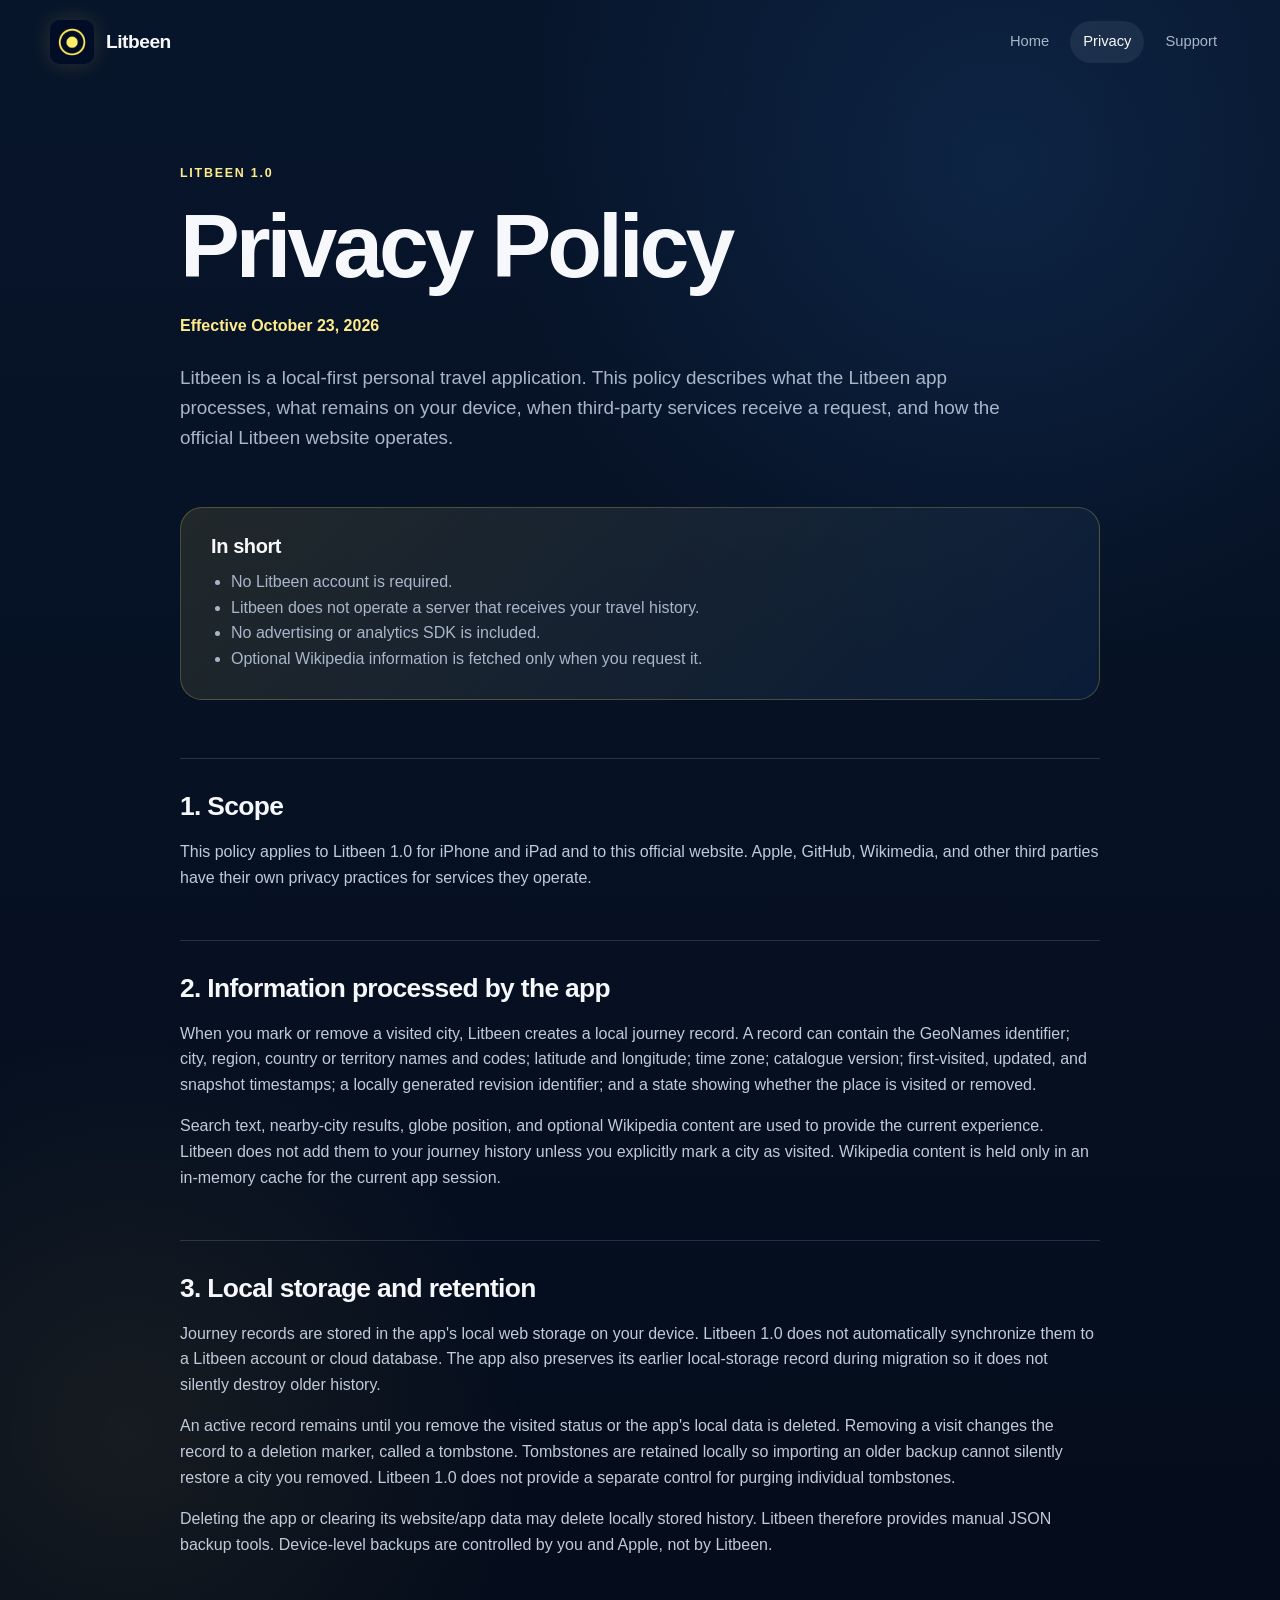
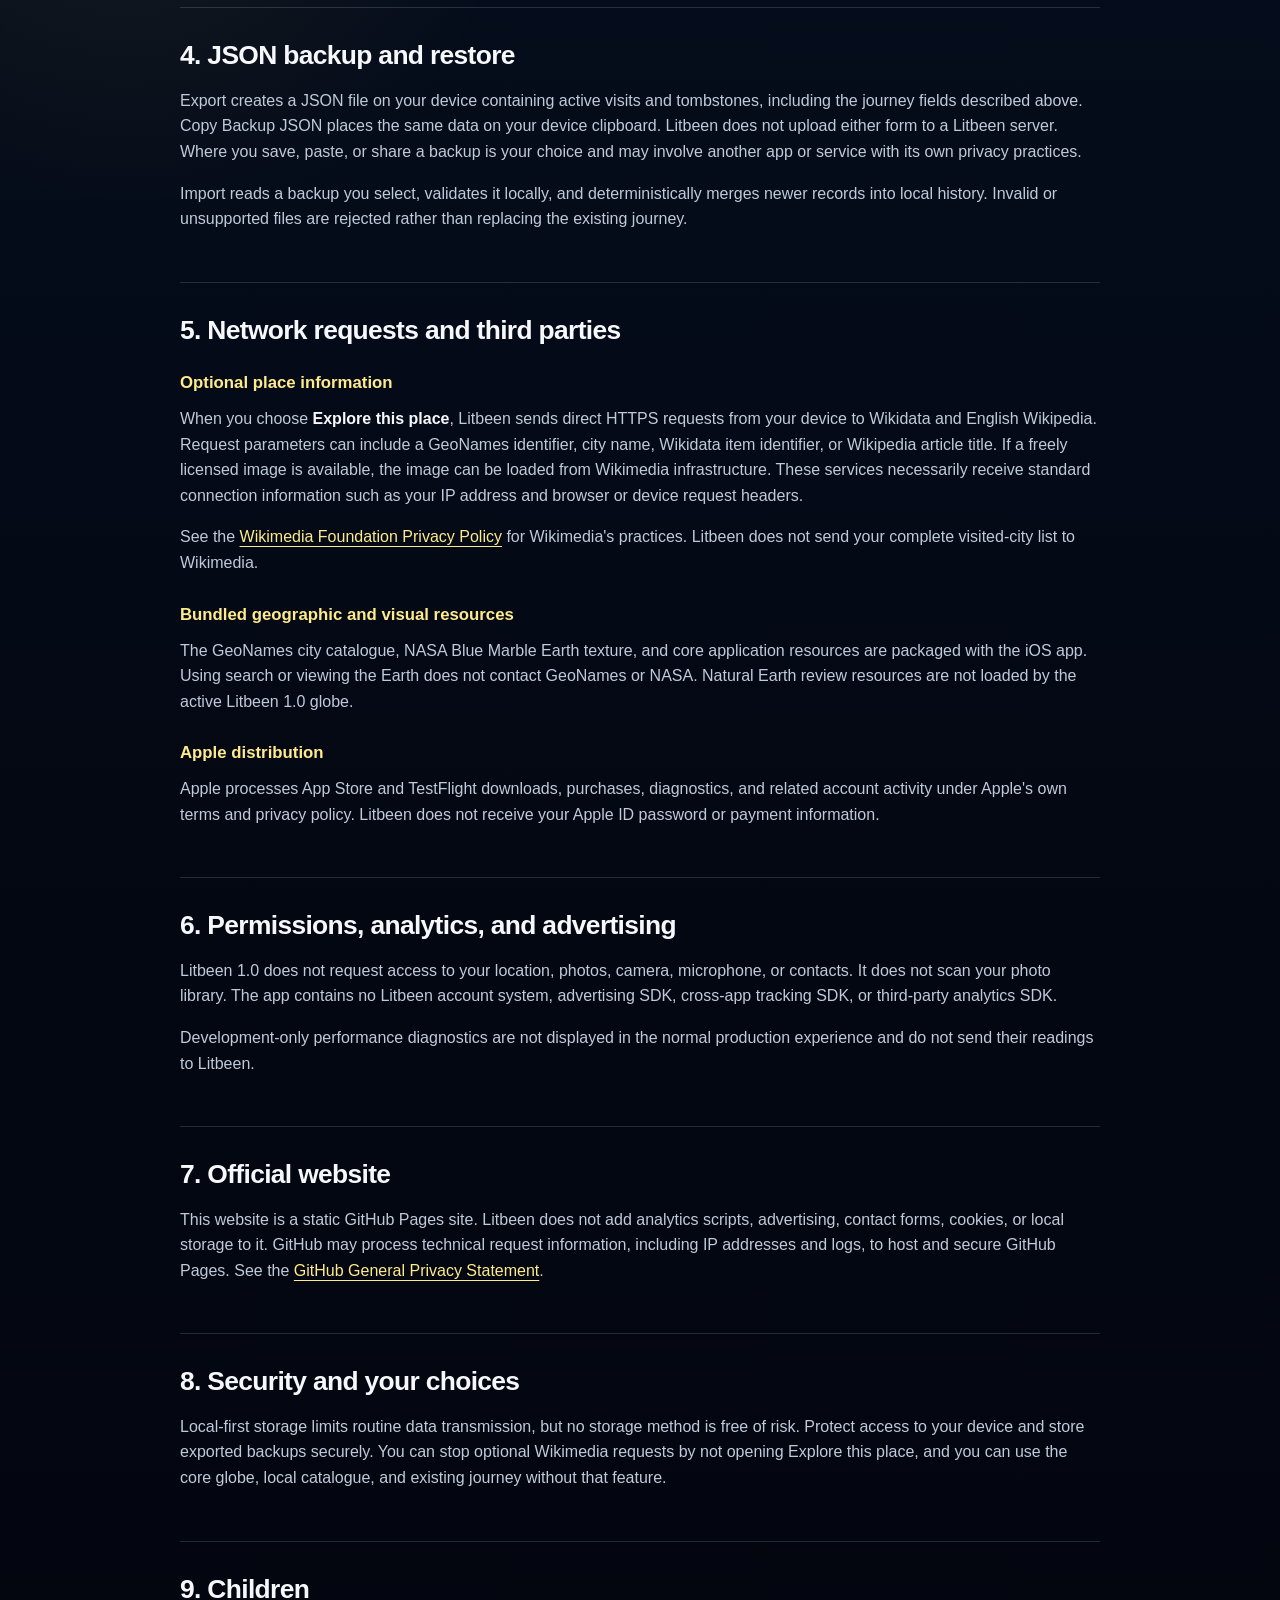
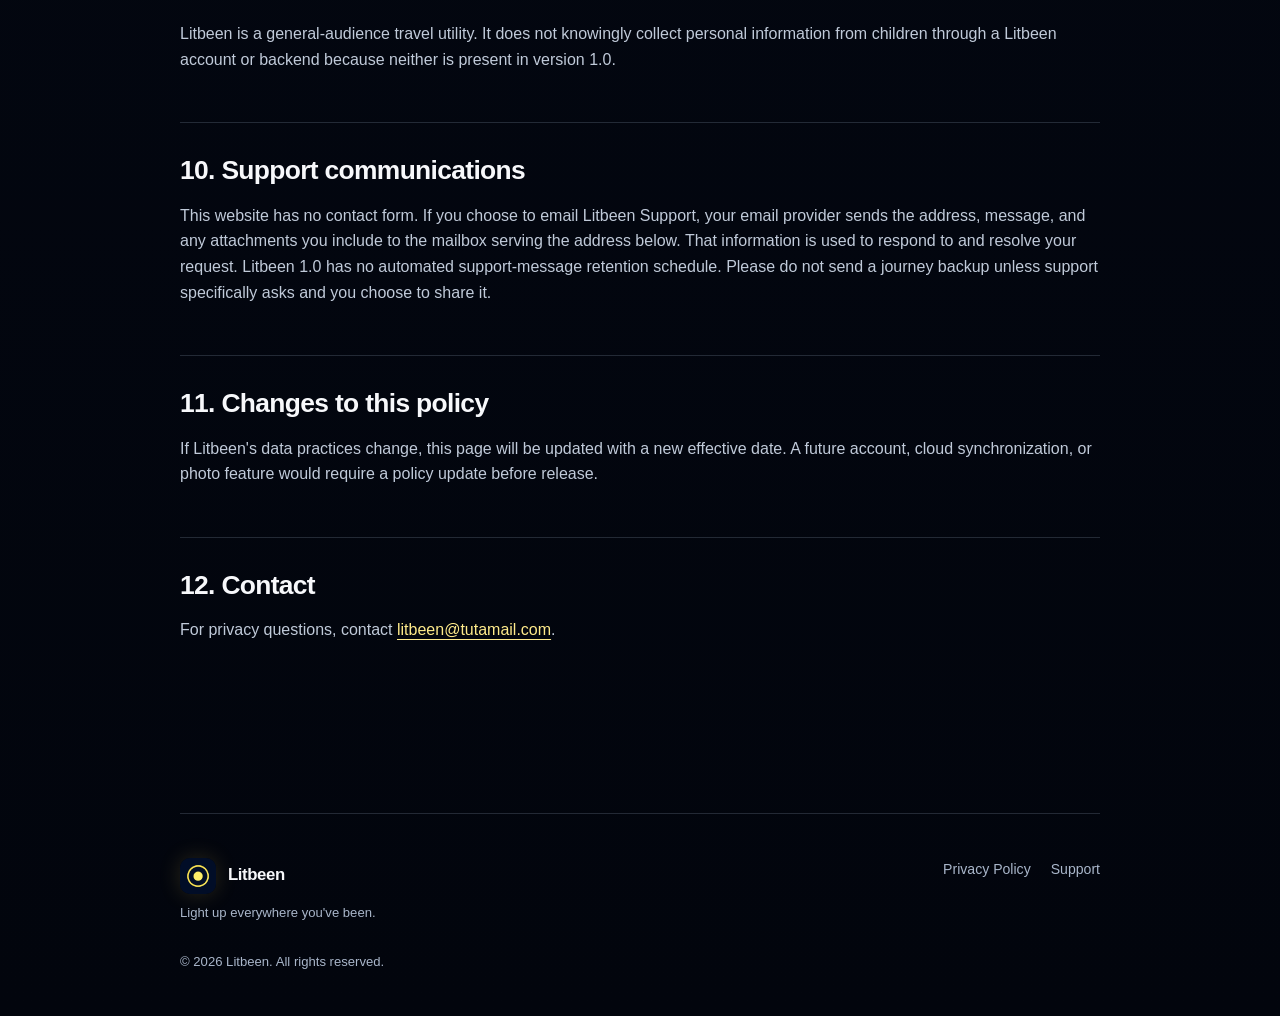
==== privacy/index.html @ a9dce3a8 "Publish audited Litbeen privacy policy" ====
<!doctype html>
<html lang="en">
  <head>
    <meta charset="utf-8" />
    <meta name="viewport" content="width=device-width, initial-scale=1, viewport-fit=cover" />
    <meta name="theme-color" content="#07152B" />
    <meta
      name="description"
      content="Litbeen Privacy Policy: how the app handles local travel history, backups, optional Wikimedia requests, and website access."
    />
    <link rel="icon" type="image/png" sizes="32x32" href="../assets/favicon-32x32.png" />
    <link rel="apple-touch-icon" sizes="180x180" href="../assets/apple-touch-icon.png" />
    <link rel="stylesheet" href="../assets/styles.css" />
    <title>Privacy Policy — Litbeen</title>
  </head>
  <body>
    <a class="skip-link" href="#main">Skip to content</a>
    <div class="page-shell">
      <header class="site-header" aria-label="Primary navigation">
        <a class="brand" href="../" aria-label="Litbeen home">
          <img src="../assets/litbeen-icon.png" alt="" width="44" height="44" />
          <span>Litbeen</span>
        </a>
        <nav class="site-nav" aria-label="Website">
          <a href="../">Home</a>
          <a aria-current="page" href="./">Privacy</a>
          <a href="../support/">Support</a>
        </nav>
      </header>

      <main id="main" class="legal-layout">
        <header class="legal-hero">
          <p class="eyebrow">Litbeen 1.0</p>
          <h1>Privacy Policy</h1>
          <p class="legal-updated">Effective October 23, 2026</p>
          <p class="legal-intro">
            Litbeen is a local-first personal travel application. This policy describes what the
            Litbeen app processes, what remains on your device, when third-party services receive a
            request, and how the official Litbeen website operates.
          </p>
        </header>

        <aside class="legal-summary" aria-label="Privacy summary">
          <h2>In short</h2>
          <ul>
            <li>No Litbeen account is required.</li>
            <li>Litbeen does not operate a server that receives your travel history.</li>
            <li>No advertising or analytics SDK is included.</li>
            <li>Optional Wikipedia information is fetched only when you request it.</li>
          </ul>
        </aside>

        <article class="legal-content">
          <section>
            <h2>1. Scope</h2>
            <p>
              This policy applies to Litbeen 1.0 for iPhone and iPad and to this official website.
              Apple, GitHub, Wikimedia, and other third parties have their own privacy practices for
              services they operate.
            </p>
          </section>

          <section>
            <h2>2. Information processed by the app</h2>
            <p>
              When you mark or remove a visited city, Litbeen creates a local journey record. A
              record can contain the GeoNames identifier; city, region, country or territory names
              and codes; latitude and longitude; time zone; catalogue version; first-visited,
              updated, and snapshot timestamps; a locally generated revision identifier; and a
              state showing whether the place is visited or removed.
            </p>
            <p>
              Search text, nearby-city results, globe position, and optional Wikipedia content are
              used to provide the current experience. Litbeen does not add them to your journey
              history unless you explicitly mark a city as visited. Wikipedia content is held only
              in an in-memory cache for the current app session.
            </p>
          </section>

          <section>
            <h2>3. Local storage and retention</h2>
            <p>
              Journey records are stored in the app's local web storage on your device. Litbeen 1.0
              does not automatically synchronize them to a Litbeen account or cloud database. The
              app also preserves its earlier local-storage record during migration so it does not
              silently destroy older history.
            </p>
            <p>
              An active record remains until you remove the visited status or the app's local data
              is deleted. Removing a visit changes the record to a deletion marker, called a
              tombstone. Tombstones are retained locally so importing an older backup cannot
              silently restore a city you removed. Litbeen 1.0 does not provide a separate control
              for purging individual tombstones.
            </p>
            <p>
              Deleting the app or clearing its website/app data may delete locally stored history.
              Litbeen therefore provides manual JSON backup tools. Device-level backups are
              controlled by you and Apple, not by Litbeen.
            </p>
          </section>

          <section>
            <h2>4. JSON backup and restore</h2>
            <p>
              Export creates a JSON file on your device containing active visits and tombstones,
              including the journey fields described above. Copy Backup JSON places the same data
              on your device clipboard. Litbeen does not upload either form to a Litbeen server.
              Where you save, paste, or share a backup is your choice and may involve another app or
              service with its own privacy practices.
            </p>
            <p>
              Import reads a backup you select, validates it locally, and deterministically merges
              newer records into local history. Invalid or unsupported files are rejected rather
              than replacing the existing journey.
            </p>
          </section>

          <section>
            <h2>5. Network requests and third parties</h2>
            <h3>Optional place information</h3>
            <p>
              When you choose <strong>Explore this place</strong>, Litbeen sends direct HTTPS
              requests from your device to Wikidata and English Wikipedia. Request parameters can
              include a GeoNames identifier, city name, Wikidata item identifier, or Wikipedia
              article title. If a freely licensed image is available, the image can be loaded from
              Wikimedia infrastructure. These services necessarily receive standard connection
              information such as your IP address and browser or device request headers.
            </p>
            <p>
              See the
              <a href="https://foundation.wikimedia.org/wiki/Policy:Privacy_policy">Wikimedia Foundation Privacy Policy</a>
              for Wikimedia's practices. Litbeen does not send your complete visited-city list to
              Wikimedia.
            </p>
            <h3>Bundled geographic and visual resources</h3>
            <p>
              The GeoNames city catalogue, NASA Blue Marble Earth texture, and core application
              resources are packaged with the iOS app. Using search or viewing the Earth does not
              contact GeoNames or NASA. Natural Earth review resources are not loaded by the active
              Litbeen 1.0 globe.
            </p>
            <h3>Apple distribution</h3>
            <p>
              Apple processes App Store and TestFlight downloads, purchases, diagnostics, and
              related account activity under Apple's own terms and privacy policy. Litbeen does not
              receive your Apple ID password or payment information.
            </p>
          </section>

          <section>
            <h2>6. Permissions, analytics, and advertising</h2>
            <p>
              Litbeen 1.0 does not request access to your location, photos, camera, microphone, or
              contacts. It does not scan your photo library. The app contains no Litbeen account
              system, advertising SDK, cross-app tracking SDK, or third-party analytics SDK.
            </p>
            <p>
              Development-only performance diagnostics are not displayed in the normal production
              experience and do not send their readings to Litbeen.
            </p>
          </section>

          <section>
            <h2>7. Official website</h2>
            <p>
              This website is a static GitHub Pages site. Litbeen does not add analytics scripts,
              advertising, contact forms, cookies, or local storage to it. GitHub may process
              technical request information, including IP addresses and logs, to host and secure
              GitHub Pages. See the
              <a href="https://docs.github.com/en/site-policy/privacy-policies/github-general-privacy-statement">GitHub General Privacy Statement</a>.
            </p>
          </section>

          <section>
            <h2>8. Security and your choices</h2>
            <p>
              Local-first storage limits routine data transmission, but no storage method is free
              of risk. Protect access to your device and store exported backups securely. You can
              stop optional Wikimedia requests by not opening Explore this place, and you can use
              the core globe, local catalogue, and existing journey without that feature.
            </p>
          </section>

          <section>
            <h2>9. Children</h2>
            <p>
              Litbeen is a general-audience travel utility. It does not knowingly collect personal
              information from children through a Litbeen account or backend because neither is
              present in version 1.0.
            </p>
          </section>

          <section>
            <h2>10. Support communications</h2>
            <p>
              This website has no contact form. If you choose to email Litbeen Support, your email
              provider sends the address, message, and any attachments you include to the mailbox
              serving the address below. That information is used to respond to and resolve your
              request. Litbeen 1.0 has no automated support-message retention schedule. Please do
              not send a journey backup unless support specifically asks and you choose to share it.
            </p>
          </section>

          <section>
            <h2>11. Changes to this policy</h2>
            <p>
              If Litbeen's data practices change, this page will be updated with a new effective
              date. A future account, cloud synchronization, or photo feature would require a policy
              update before release.
            </p>
          </section>

          <section>
            <h2>12. Contact</h2>
            <p>
              For privacy questions, contact
              <a href="mailto:litbeen@tutamail.com">litbeen@tutamail.com</a>.
            </p>
          </section>
        </article>
      </main>

      <footer class="site-footer legal-footer">
        <div>
          <a class="brand footer-brand" href="../">
            <img src="../assets/litbeen-icon.png" alt="" width="36" height="36" />
            <span>Litbeen</span>
          </a>
          <p>Light up everywhere you've been.</p>
        </div>
        <nav aria-label="Footer">
          <a aria-current="page" href="./">Privacy Policy</a>
          <a href="../support/">Support</a>
        </nav>
        <p class="copyright">© 2026 Litbeen. All rights reserved.</p>
      </footer>
    </div>
  </body>
</html>
---- assets/styles.css ----
:root {
  color-scheme: dark;
  --space: #07152b;
  --space-deep: #030711;
  --space-soft: #0b1f3d;
  --panel: rgba(9, 23, 45, 0.76);
  --panel-solid: #0b1c35;
  --gold: #ffdc54;
  --gold-soft: #ffeb8b;
  --text: #f7f8fb;
  --muted: #a9b6ca;
  --line: rgba(185, 204, 232, 0.18);
  --content: 1180px;
  --radius: 28px;
  --shadow: 0 30px 80px rgba(0, 0, 0, 0.34);
  font-family: -apple-system, BlinkMacSystemFont, "SF Pro Display", "Segoe UI", sans-serif;
  font-synthesis: none;
}

* { box-sizing: border-box; }

html {
  min-width: 320px;
  scroll-behavior: smooth;
  background: var(--space-deep);
}

body {
  margin: 0;
  min-width: 320px;
  min-height: 100vh;
  color: var(--text);
  background:
    radial-gradient(circle at 78% 4%, rgba(31, 78, 137, 0.28), transparent 31rem),
    radial-gradient(circle at 10% 34%, rgba(255, 220, 84, 0.07), transparent 25rem),
    linear-gradient(180deg, var(--space) 0%, var(--space-deep) 62%, #02050d 100%);
  line-height: 1.6;
  -webkit-font-smoothing: antialiased;
}

body::before {
  position: fixed;
  inset: 0;
  z-index: -1;
  pointer-events: none;
  content: "";
  opacity: 0.45;
  background-image:
    radial-gradient(circle at 18% 18%, rgba(255, 255, 255, 0.55) 0 1px, transparent 1.4px),
    radial-gradient(circle at 70% 28%, rgba(255, 255, 255, 0.35) 0 1px, transparent 1.4px),
    radial-gradient(circle at 32% 68%, rgba(255, 255, 255, 0.28) 0 1px, transparent 1.4px),
    radial-gradient(circle at 86% 74%, rgba(255, 255, 255, 0.42) 0 1px, transparent 1.4px);
  background-size: 260px 260px, 340px 340px, 300px 300px, 380px 380px;
}

a { color: inherit; }
img { display: block; max-width: 100%; }
button, a { -webkit-tap-highlight-color: transparent; }

.skip-link {
  position: fixed;
  top: 12px;
  left: 12px;
  z-index: 50;
  padding: 10px 14px;
  color: var(--space-deep);
  background: var(--gold);
  border-radius: 10px;
  transform: translateY(-160%);
}

.skip-link:focus { transform: none; }

.page-shell {
  width: min(100%, 1600px);
  margin: 0 auto;
  overflow: hidden;
}

.site-header {
  display: flex;
  align-items: center;
  justify-content: space-between;
  width: min(calc(100% - 40px), var(--content));
  margin: 0 auto;
  padding: max(20px, env(safe-area-inset-top)) 0 18px;
}

.brand {
  display: inline-flex;
  align-items: center;
  gap: 12px;
  color: var(--text);
  font-size: 1.2rem;
  font-weight: 720;
  letter-spacing: -0.025em;
  text-decoration: none;
}

.brand img {
  border-radius: 10px;
  box-shadow: 0 0 22px rgba(255, 220, 84, 0.16);
}

.site-nav {
  display: flex;
  align-items: center;
  gap: 8px;
}

.site-nav a {
  padding: 9px 13px;
  color: var(--muted);
  font-size: 0.92rem;
  text-decoration: none;
  border-radius: 999px;
}

.site-nav a:hover,
.site-nav a:focus-visible,
.site-nav a[aria-current="page"] {
  color: var(--text);
  background: rgba(255, 255, 255, 0.07);
}

.hero {
  display: grid;
  grid-template-columns: minmax(0, 1.02fr) minmax(340px, 0.98fr);
  align-items: center;
  min-height: 760px;
  width: min(calc(100% - 40px), var(--content));
  margin: 0 auto;
  padding: 72px 0 96px;
  gap: clamp(30px, 7vw, 96px);
}

.eyebrow {
  margin: 0 0 16px;
  color: var(--gold-soft);
  font-size: 0.78rem;
  font-weight: 760;
  letter-spacing: 0.14em;
  text-transform: uppercase;
}

.hero-copy > .eyebrow {
  display: flex;
  align-items: center;
  gap: 10px;
}

.hero-copy > .eyebrow span {
  width: 8px;
  height: 8px;
  border-radius: 50%;
  background: var(--gold);
  box-shadow: 0 0 15px rgba(255, 220, 84, 0.75);
}

h1, h2, h3, p { margin-top: 0; }

h1, h2 {
  letter-spacing: -0.045em;
  line-height: 1.04;
}

.hero h1 {
  max-width: 730px;
  margin-bottom: 24px;
  font-size: clamp(3.25rem, 7vw, 6.5rem);
  font-weight: 760;
}

.hero-lede {
  max-width: 650px;
  margin-bottom: 34px;
  color: var(--muted);
  font-size: clamp(1.08rem, 1.6vw, 1.3rem);
}

.hero-actions {
  display: flex;
  flex-wrap: wrap;
  gap: 12px;
  margin-bottom: 28px;
}

.button {
  display: inline-flex;
  align-items: center;
  justify-content: center;
  min-height: 50px;
  padding: 0 21px;
  font-size: 0.96rem;
  font-weight: 700;
  text-decoration: none;
  border: 1px solid transparent;
  border-radius: 999px;
  transition: transform 160ms ease, background-color 160ms ease, border-color 160ms ease;
}

.button:hover { transform: translateY(-2px); }
.button:focus-visible, .site-nav a:focus-visible, .text-link:focus-visible, .faq-list summary:focus-visible { outline: 3px solid rgba(255, 220, 84, 0.62); outline-offset: 3px; }
.button-primary { color: #07101f; background: var(--gold); box-shadow: 0 14px 38px rgba(255, 220, 84, 0.2); }
.button-primary:hover { background: #ffe477; }
.button-secondary { color: var(--text); border-color: var(--line); background: rgba(255, 255, 255, 0.045); }
.button-secondary:hover { border-color: rgba(255, 220, 84, 0.42); }

.trust-list {
  display: flex;
  flex-wrap: wrap;
  gap: 10px 22px;
  margin: 0;
  padding: 0;
  color: var(--muted);
  font-size: 0.86rem;
  list-style: none;
}

.trust-list li::before { margin-right: 8px; color: var(--gold); content: "·"; }

.device-stage {
  position: relative;
  display: grid;
  place-items: center;
  min-height: 660px;
}

.phone-frame {
  position: relative;
  z-index: 2;
  width: min(330px, 74vw);
  margin: 0;
  padding: 9px;
  overflow: hidden;
  background: #02050c;
  border: 1px solid rgba(255, 255, 255, 0.18);
  border-radius: 48px;
  box-shadow: 0 40px 100px rgba(0, 0, 0, 0.58), 0 0 55px rgba(33, 91, 158, 0.22);
  transform: rotate(2.5deg);
}

.phone-frame img { border-radius: 39px; }

.orbit {
  position: absolute;
  border: 1px solid rgba(255, 220, 84, 0.22);
  border-radius: 50%;
  transform: rotate(-18deg) scaleY(0.38);
}

.orbit::after {
  position: absolute;
  top: 50%;
  left: -5px;
  width: 10px;
  height: 10px;
  content: "";
  background: var(--gold);
  border-radius: 50%;
  box-shadow: 0 0 18px rgba(255, 220, 84, 0.84);
}

.orbit-large { width: min(640px, 92vw); height: min(640px, 92vw); }
.orbit-small { width: min(470px, 72vw); height: min(470px, 72vw); opacity: 0.48; transform: rotate(20deg) scaleY(0.48); }

.signal-strip {
  display: grid;
  grid-template-columns: repeat(3, 1fr);
  width: min(calc(100% - 40px), var(--content));
  margin: 0 auto;
  border-top: 1px solid var(--line);
  border-bottom: 1px solid var(--line);
}

.signal-strip div { padding: 28px clamp(16px, 4vw, 42px); }
.signal-strip div + div { border-left: 1px solid var(--line); }
.signal-strip strong, .signal-strip span { display: block; }
.signal-strip strong { margin-bottom: 3px; color: var(--text); font-size: 1.22rem; }
.signal-strip span { color: var(--muted); font-size: 0.84rem; }

.section,
.support-section {
  width: min(calc(100% - 40px), var(--content));
  margin: 0 auto;
  padding: 120px 0;
}

.section-heading { max-width: 760px; margin-bottom: 54px; }
.section-heading h2, .privacy-copy h2, .legal-hero h1, .support-hero h1 { margin-bottom: 20px; font-size: clamp(2.5rem, 5vw, 4.6rem); }
.section-heading > p:last-child, .privacy-copy > p, .compact-heading > p:last-child { color: var(--muted); font-size: 1.08rem; }
.compact-heading { max-width: 680px; }

.feature-grid {
  display: grid;
  grid-template-columns: repeat(3, 1fr);
  gap: 18px;
}

.feature-card {
  min-height: 300px;
  padding: 30px;
  background: linear-gradient(145deg, rgba(17, 43, 77, 0.72), rgba(7, 21, 43, 0.48));
  border: 1px solid var(--line);
  border-radius: var(--radius);
  box-shadow: var(--shadow);
}

.feature-number { display: inline-block; margin-bottom: 78px; color: var(--gold); font-size: 0.78rem; letter-spacing: 0.14em; }
.feature-card h3 { margin-bottom: 10px; font-size: 1.5rem; }
.feature-card p { margin-bottom: 0; color: var(--muted); }

.privacy-feature {
  display: grid;
  grid-template-columns: 1fr 0.9fr;
  gap: clamp(30px, 8vw, 110px);
  align-items: center;
}

.text-link { color: var(--gold-soft); font-weight: 700; text-underline-offset: 5px; }
.privacy-points { display: grid; gap: 14px; }
.privacy-points > div { display: grid; grid-template-columns: 24px 1fr; gap: 10px; padding: 20px 22px; background: var(--panel); border: 1px solid var(--line); border-radius: 18px; }
.privacy-points span { color: var(--gold); text-shadow: 0 0 12px rgba(255, 220, 84, 0.55); }
.privacy-points p { margin: 0; color: var(--muted); }
.privacy-points strong { display: block; color: var(--text); }

.device-section { text-align: center; }
.device-section .section-heading { margin-right: auto; margin-left: auto; }
.tablet-frame { width: min(900px, 100%); margin: 0 auto; padding: 12px; overflow: hidden; background: #02050c; border: 1px solid rgba(255, 255, 255, 0.16); border-radius: 32px; box-shadow: var(--shadow); }
.tablet-frame img { width: 100%; max-height: 650px; object-fit: cover; object-position: 50% 20%; border-radius: 22px; }

.final-cta {
  display: flex;
  flex-direction: column;
  align-items: center;
  max-width: 900px;
  text-align: center;
}
.final-cta img { margin-bottom: 22px; border-radius: 22px; box-shadow: 0 0 30px rgba(255, 220, 84, 0.18); }
.final-cta h2 { margin-bottom: 20px; font-size: clamp(2.5rem, 5vw, 4.8rem); }
.final-cta > p:not(.eyebrow) { margin-bottom: 28px; color: var(--muted); }

.site-footer {
  display: grid;
  grid-template-columns: 1fr auto;
  gap: 28px;
  width: min(calc(100% - 40px), var(--content));
  margin: 0 auto;
  padding: 44px 0 max(44px, env(safe-area-inset-bottom));
  color: var(--muted);
  border-top: 1px solid var(--line);
}
.footer-brand { margin-bottom: 8px; font-size: 1.05rem; }
.site-footer p { margin-bottom: 0; font-size: 0.82rem; }
.site-footer nav { display: flex; align-items: flex-start; gap: 20px; font-size: 0.88rem; }
.site-footer nav a { text-decoration: none; }
.site-footer nav a:hover { color: var(--gold-soft); }
.attribution, .copyright { grid-column: 1 / -1; }

.legal-layout, .support-layout {
  width: min(calc(100% - 40px), 920px);
  margin: 0 auto;
  padding: 82px 0 120px;
}

.legal-hero, .support-hero { max-width: 820px; margin-bottom: 54px; }
.legal-hero h1, .support-hero h1 { font-size: clamp(3.2rem, 7vw, 6rem); }
.legal-updated { margin-bottom: 24px; color: var(--gold-soft); font-weight: 650; }
.legal-intro, .support-hero > p { color: var(--muted); font-size: 1.18rem; }
.support-hero .button { margin-top: 12px; }

.legal-summary {
  margin-bottom: 58px;
  padding: 28px 30px;
  background: linear-gradient(135deg, rgba(255, 220, 84, 0.11), rgba(11, 31, 61, 0.8));
  border: 1px solid rgba(255, 220, 84, 0.24);
  border-radius: 22px;
}
.legal-summary h2 { margin-bottom: 12px; font-size: 1.25rem; letter-spacing: -0.02em; }
.legal-summary ul { margin: 0; padding-left: 20px; color: var(--muted); }

.legal-content { counter-reset: none; }
.legal-content section { padding: 34px 0; border-top: 1px solid var(--line); }
.legal-content h2 { margin-bottom: 18px; font-size: 1.65rem; letter-spacing: -0.025em; }
.legal-content h3 { margin: 26px 0 9px; color: var(--gold-soft); font-size: 1.05rem; }
.legal-content p, .legal-content li { color: #c0cad9; }
.legal-content a, .support-layout a:not(.button) { color: var(--gold-soft); text-underline-offset: 4px; overflow-wrap: anywhere; }
.legal-content strong { color: var(--text); }
.legal-footer { width: min(calc(100% - 40px), 920px); }

.support-section { width: 100%; padding: 72px 0; border-top: 1px solid var(--line); }
.step-list { display: grid; grid-template-columns: repeat(2, 1fr); gap: 16px; margin: 0; padding: 0; list-style: none; }
.step-list li { display: grid; grid-template-columns: 48px 1fr; gap: 16px; padding: 24px; background: var(--panel); border: 1px solid var(--line); border-radius: 20px; }
.step-list li > span { display: grid; place-items: center; width: 42px; height: 42px; color: var(--space-deep); font-weight: 800; background: var(--gold); border-radius: 50%; }
.step-list h3 { margin-bottom: 5px; }
.step-list p { margin-bottom: 0; color: var(--muted); }

.backup-card { padding-right: 38px; padding-left: 38px; background: linear-gradient(145deg, rgba(18, 45, 80, 0.72), rgba(7, 21, 43, 0.55)); border: 1px solid var(--line); border-radius: var(--radius); }
.backup-card > div:first-child { max-width: 680px; }
.backup-card > div:first-child > p:last-child { color: var(--muted); }
.backup-columns { display: grid; grid-template-columns: 1fr 1fr; gap: 34px; margin-top: 38px; }
.backup-columns > div { padding-top: 24px; border-top: 1px solid var(--line); }
.backup-columns ol { padding-left: 20px; color: #c0cad9; }
.backup-columns p { color: var(--muted); font-size: 0.9rem; }

.faq-list { display: grid; gap: 12px; }
.faq-list details { padding: 0 22px; background: var(--panel); border: 1px solid var(--line); border-radius: 18px; }
.faq-list summary { padding: 19px 0; cursor: pointer; color: var(--text); font-weight: 700; }
.faq-list details[open] summary { color: var(--gold-soft); }
.faq-list p { padding: 0 0 20px; margin: 0; color: var(--muted); }

.support-contact { display: grid; grid-template-columns: auto 1fr; gap: 24px; align-items: center; margin-top: 30px; padding: 34px; background: rgba(255, 220, 84, 0.08); border: 1px solid rgba(255, 220, 84, 0.22); border-radius: var(--radius); }
.support-contact img { border-radius: 18px; }
.support-contact h2 { margin-bottom: 8px; font-size: 1.75rem; letter-spacing: -0.025em; }
.support-contact p:last-child { margin-bottom: 0; color: var(--muted); }

@media (max-width: 860px) {
  .hero { grid-template-columns: 1fr; padding-top: 60px; }
  .hero-copy { position: relative; z-index: 3; }
  .device-stage { min-height: 590px; }
  .signal-strip, .feature-grid { grid-template-columns: 1fr; }
  .signal-strip div + div { border-top: 1px solid var(--line); border-left: 0; }
  .feature-card { min-height: 230px; }
  .feature-number { margin-bottom: 46px; }
  .privacy-feature { grid-template-columns: 1fr; }
}

@media (max-width: 640px) {
  .site-header { align-items: flex-start; width: min(calc(100% - 28px), var(--content)); }
  .brand { gap: 9px; font-size: 1.05rem; }
  .brand img { width: 38px; height: 38px; }
  .site-nav { gap: 0; }
  .site-nav a { padding: 8px 9px; font-size: 0.82rem; }
  .hero, .section, .signal-strip, .site-footer { width: min(calc(100% - 28px), var(--content)); }
  .hero { min-height: auto; padding: 68px 0 78px; }
  .hero h1 { font-size: clamp(3rem, 15vw, 4.8rem); }
  .hero-actions { display: grid; }
  .button { width: 100%; }
  .device-stage { min-height: 540px; margin-top: 18px; }
  .phone-frame { width: min(290px, 78vw); border-radius: 42px; }
  .phone-frame img { border-radius: 34px; }
  .section { padding: 88px 0; }
  .feature-card { padding: 25px; }
  .site-footer { grid-template-columns: 1fr; }
  .site-footer nav { flex-wrap: wrap; }
  .attribution, .copyright { grid-column: auto; }
  .legal-layout, .support-layout, .legal-footer { width: min(calc(100% - 28px), 920px); }
  .legal-layout, .support-layout { padding-top: 62px; }
  .legal-hero h1, .support-hero h1 { font-size: clamp(3rem, 15vw, 4.6rem); }
  .legal-summary { padding: 24px; }
  .step-list, .backup-columns { grid-template-columns: 1fr; }
  .backup-card { padding: 54px 22px; }
  .support-contact { grid-template-columns: 1fr; }
}

@media (prefers-reduced-motion: reduce) {
  html { scroll-behavior: auto; }
  *, *::before, *::after { transition-duration: 0.01ms !important; animation-duration: 0.01ms !important; animation-iteration-count: 1 !important; }
}
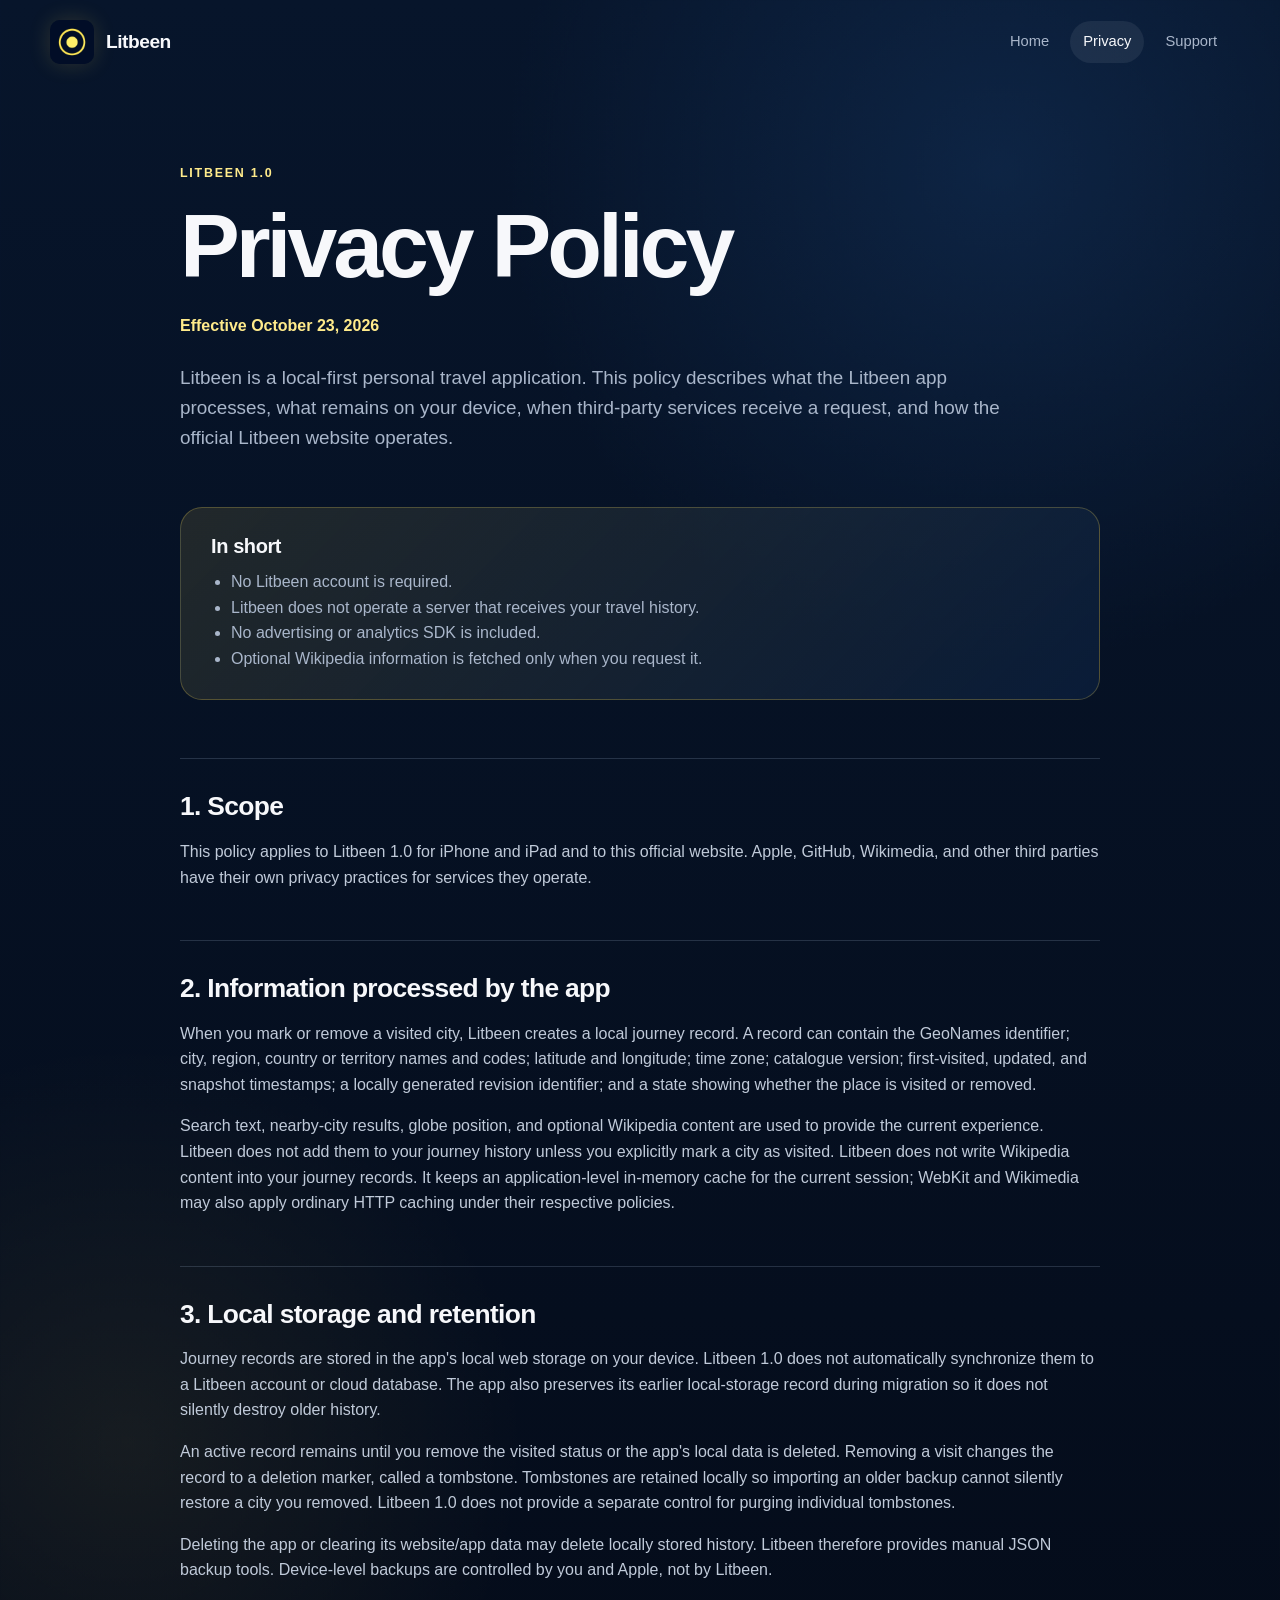
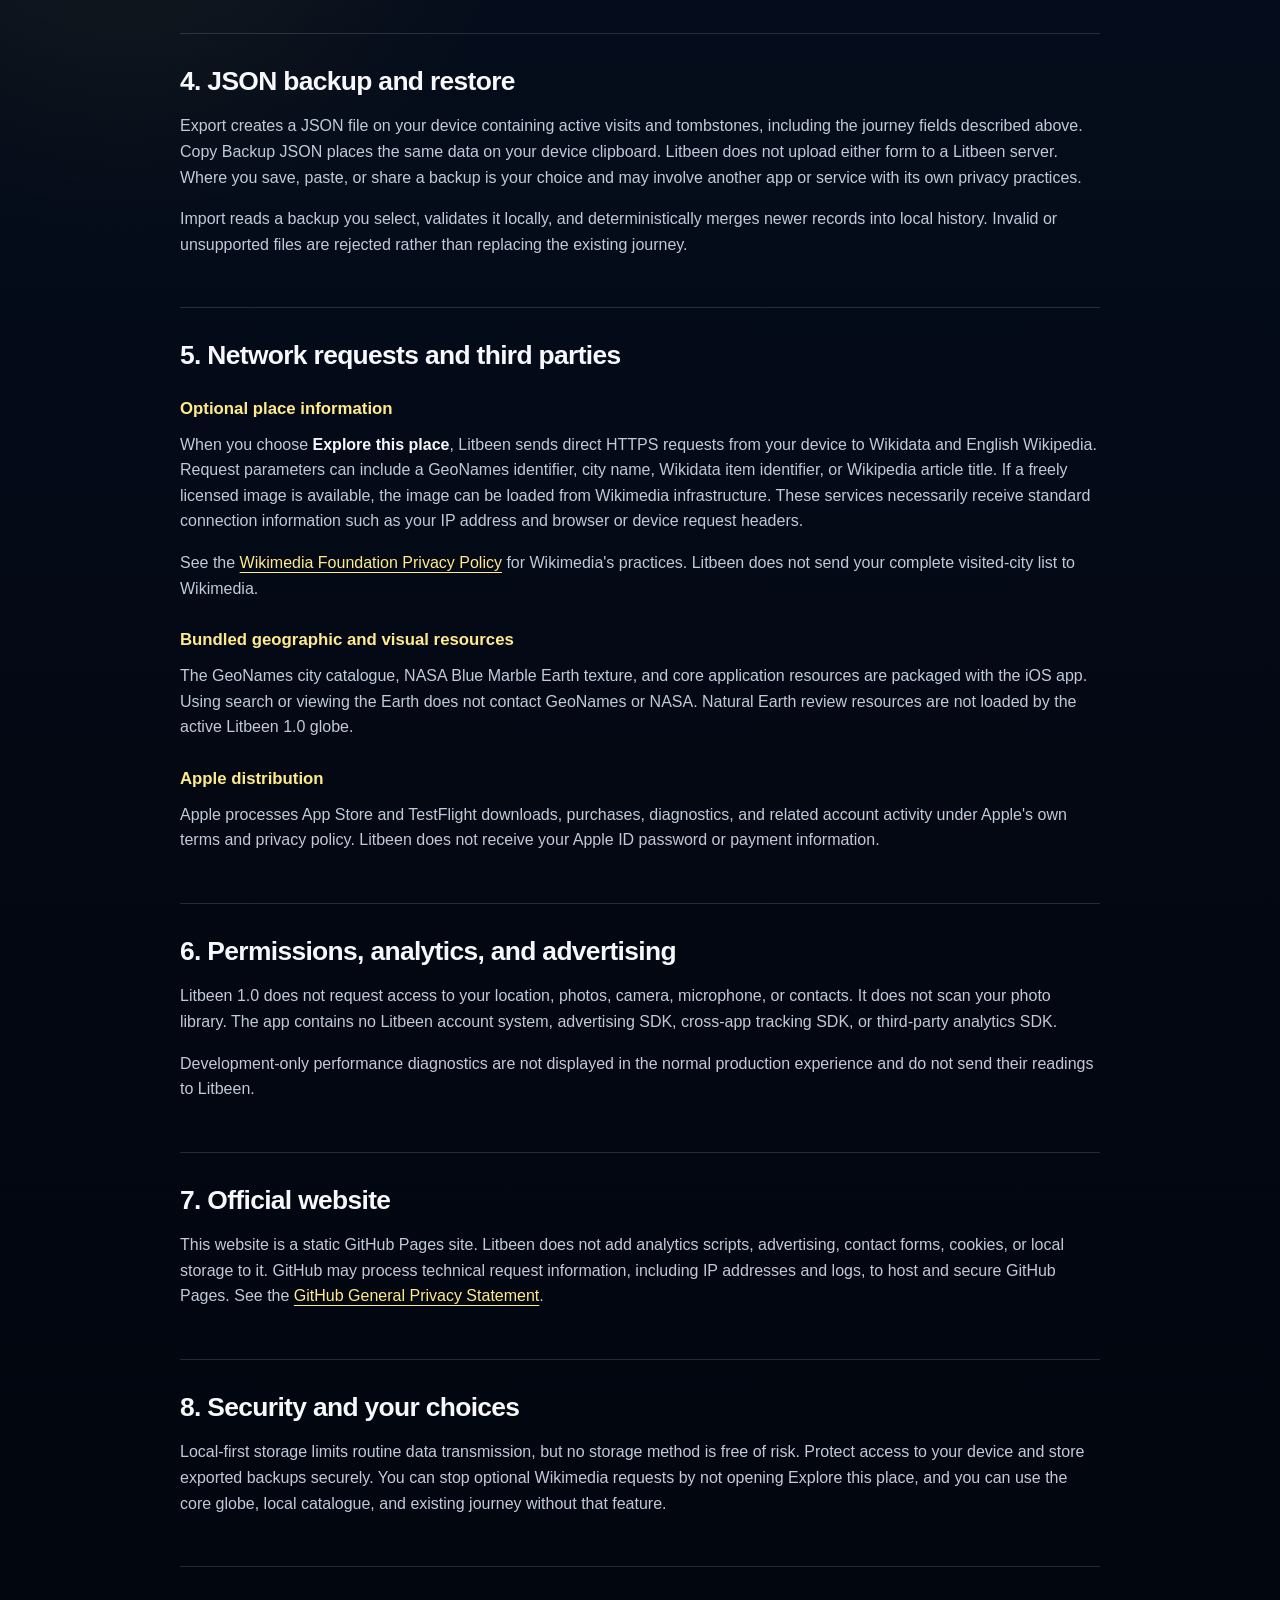
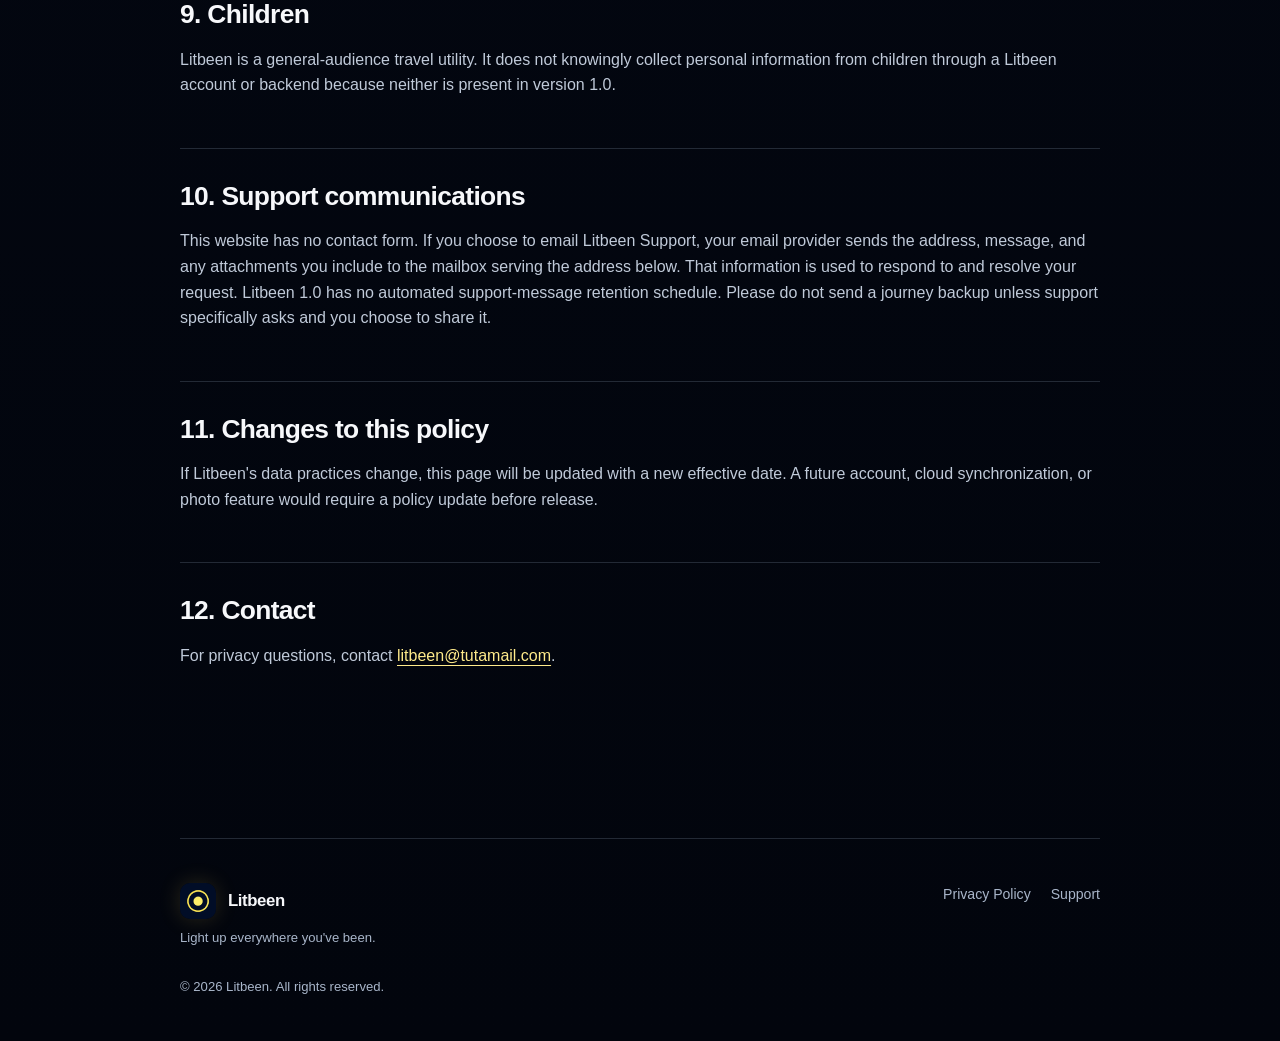
==== commit 45ef733f: "Clarify Wikimedia caching disclosure Align the public privacy policy with the app's in-memory cache " ====
--- a/privacy/index.html
+++ b/privacy/index.html
@@ -1,3 +1,4 @@
+
 <!doctype html>
 <html lang="en">
   <head>
@@ -72,8 +73,10 @@
             <p>
               Search text, nearby-city results, globe position, and optional Wikipedia content are
               used to provide the current experience. Litbeen does not add them to your journey
-              history unless you explicitly mark a city as visited. Wikipedia content is held only
-              in an in-memory cache for the current app session.
+              history unless you explicitly mark a city as visited. Litbeen does not write
+              Wikipedia content into your journey records. It keeps an
+              application-level in-memory cache for the current session; WebKit and Wikimedia may
+              also apply ordinary HTTP caching under their respective policies.
             </p>
           </section>
 
